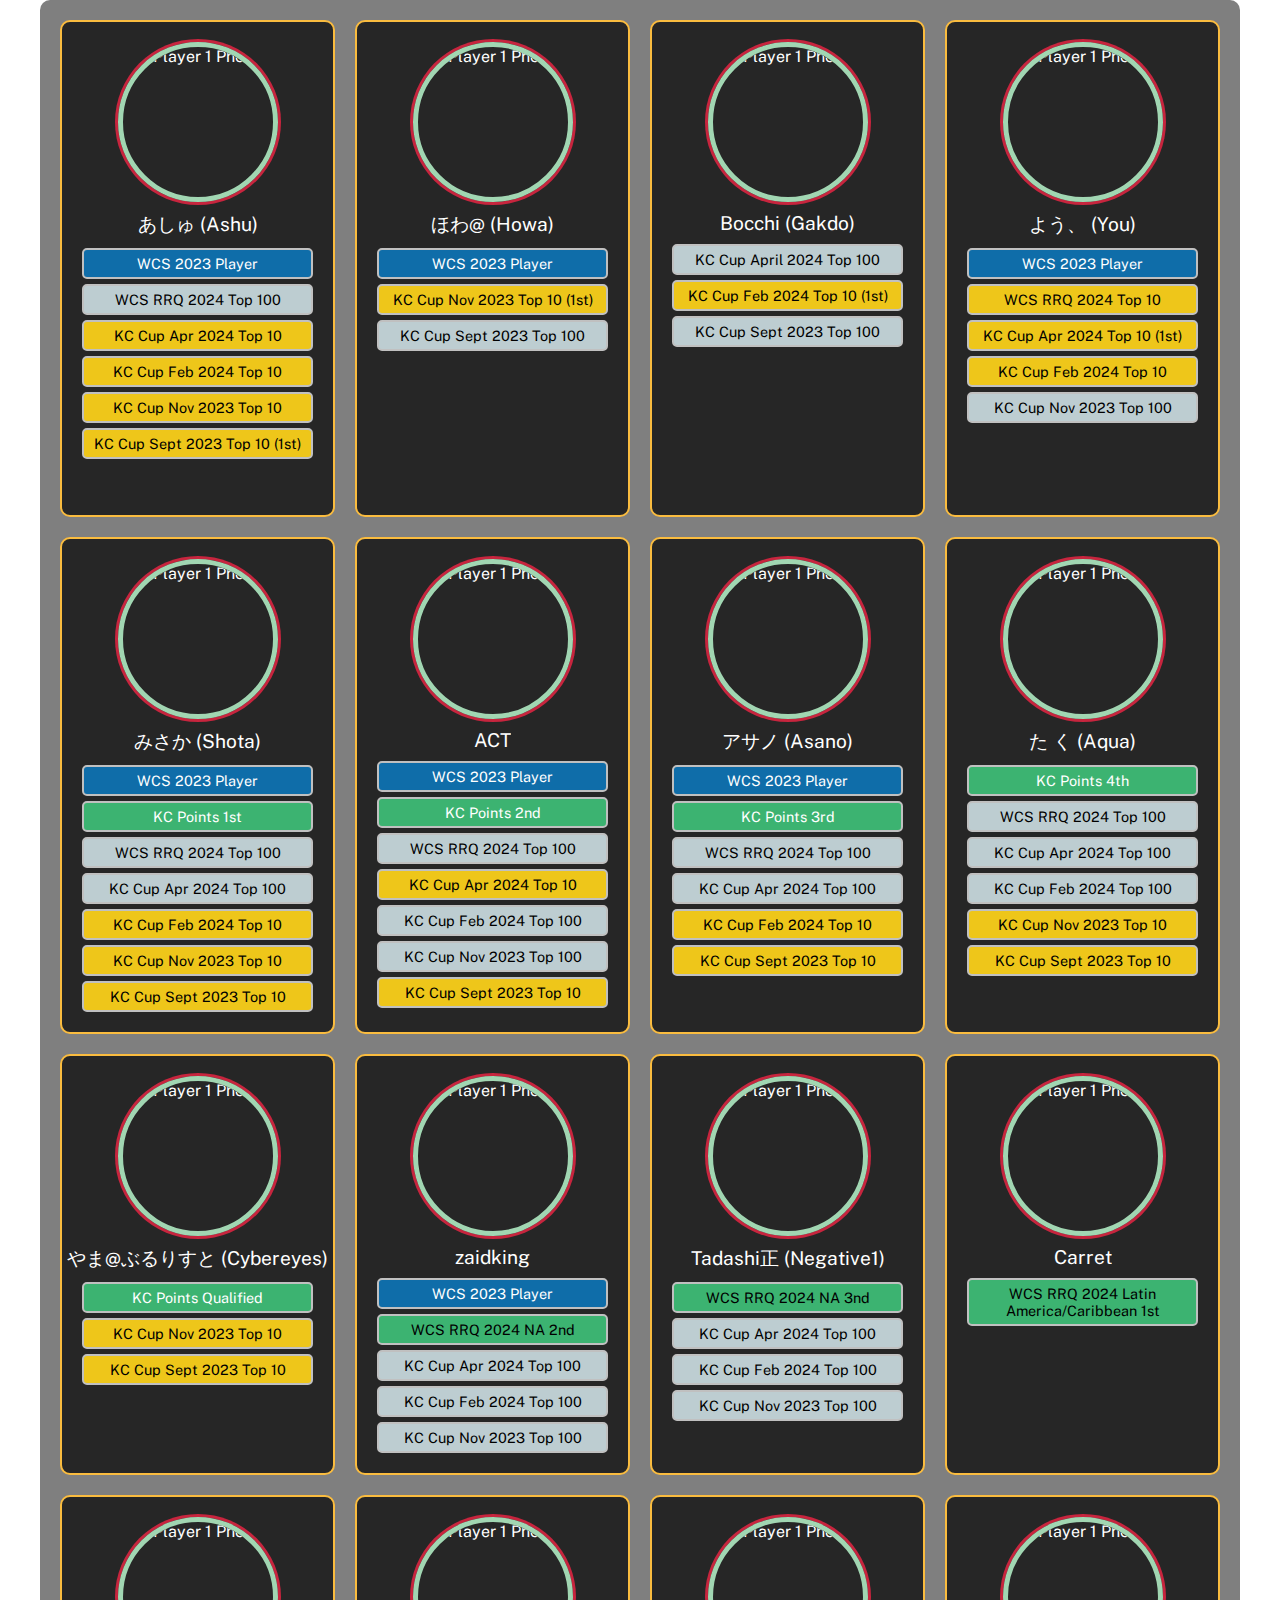
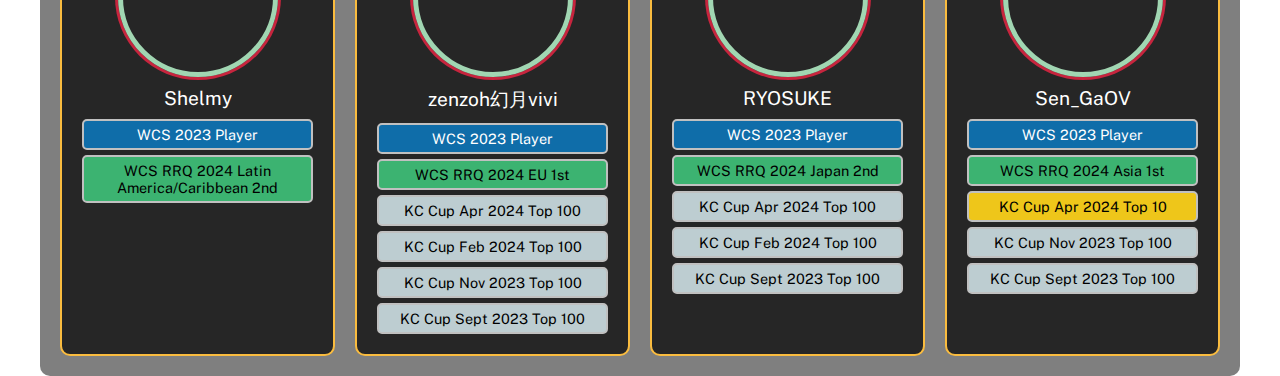
==== index.html @ f2da5b73 "Renamed WCS.html to index.html" ====
<!DOCTYPE html>
<html lang="en">

<head>
    <meta charset="UTF-8">
    <meta name="viewport" content="width=device-width, initial-scale=1.0">
    <title>2x4 Grid Layout</title>
    <link rel="stylesheet" href="styles.css"> <!-- Link to CSS -->
</head>

<body>
    <div class="grid-container">
        <!-- Player 1 -->
        <div class="grid-item" data-achievements='[
            "WCS 2023 Player",
            "WCS RRQ 2024 Top 100",
            "KC Cup Apr 2024 Top 10",
            "KC Cup Feb 2024 Top 10",
            "KC Cup Nov 2023 Top 10",
            "KC Cup Sept 2023 Top 10 (1st)"
        ]'>
            <img src="https://www.konami.com/yugioh/worldchampionship/2024/images/duelist/dls01.jpg"
                alt="Player 1 Photo"> <!-- Player Image -->
            <div class="player-name">あしゅ (Ashu)</div>
            <div class="achievements-container"></div> <!-- Container for achievements -->
        </div>
        <!-- Player 2 -->
        <div class="grid-item" data-achievements='[
            "WCS 2023 Player",
            "KC Cup Nov 2023 Top 10 (1st)",
            "KC Cup Sept 2023 Top 100"
        ]'>
            <img src="https://www.konami.com/yugioh/worldchampionship/2024/images/duelist/dls02.jpg"
                alt="Player 1 Photo"> <!-- Player Image -->
            <div class="player-name">ほわ@ (Howa)</div>
            <div class="achievements-container"></div> <!-- Container for achievements -->
        </div>
        <!-- Player 3 -->
        <div class="grid-item" data-achievements='[
            "KC Cup April 2024 Top 100",    
            "KC Cup Feb 2024 Top 10 (1st)", 
            "KC Cup Sept 2023 Top 100"
        ]'>
            <img src="https://www.konami.com/yugioh/worldchampionship/2024/images/duelist/dls03.jpg"
                alt="Player 1 Photo"> <!-- Player Image -->
            <div class="player-name">Bocchi (Gakdo)</div>
            <div class="achievements-container"></div> <!-- Container for achievements -->
        </div>
        <!-- Player 4 -->
        <div class="grid-item" data-achievements='[
            "WCS 2023 Player",
            "WCS RRQ 2024 Top 10",
            "KC Cup Apr 2024 Top 10 (1st)",
            "KC Cup Feb 2024 Top 10", 
            "KC Cup Nov 2023 Top 100"
        ]'>
            <img src="https://www.konami.com/yugioh/worldchampionship/2024/images/duelist/dls04.jpg"
                alt="Player 1 Photo"> <!-- Player Image -->
            <div class="player-name">よう、 (You)</div>
            <div class="achievements-container"></div> <!-- Container for achievements -->
        </div>
        <!-- Player 5 -->
        <div class="grid-item" data-achievements='[
            "WCS 2023 Player",
            "KC Points 1st",
            "WCS RRQ 2024 Top 100",
            "KC Cup Apr 2024 Top 100",
            "KC Cup Feb 2024 Top 10",
            "KC Cup Nov 2023 Top 10",
            "KC Cup Sept 2023 Top 10"
        ]'>
            <img src="https://www.konami.com/yugioh/worldchampionship/2024/images/duelist/dls05.jpg"
                alt="Player 1 Photo"> <!-- Player Image -->
            <div class="player-name">みさか (Shota)</div>
            <div class="achievements-container"></div> <!-- Container for achievements -->
        </div>
        <!-- Player 6 -->
        <div class="grid-item" data-achievements='[
            "WCS 2023 Player",
            "KC Points 2nd",
            "WCS RRQ 2024 Top 100",
            "KC Cup Apr 2024 Top 10",
            "KC Cup Feb 2024 Top 100",
            "KC Cup Nov 2023 Top 100",
            "KC Cup Sept 2023 Top 10"
        ]'>
            <img src="https://www.konami.com/yugioh/worldchampionship/2024/images/duelist/dls06.jpg"
                alt="Player 1 Photo"> <!-- Player Image -->
            <div class="player-name">ACT</div>
            <div class="achievements-container"></div> <!-- Container for achievements -->
        </div>
        <!-- Player 8 -->
        <div class="grid-item" data-achievements='[
            "WCS 2023 Player",
            "KC Points 3rd",
            "WCS RRQ 2024 Top 100",
            "KC Cup Apr 2024 Top 100",
            "KC Cup Feb 2024 Top 10",
            "KC Cup Sept 2023 Top 10"
        ]'>
            <img src="https://www.konami.com/yugioh/worldchampionship/2024/images/duelist/dls07.jpg"
                alt="Player 1 Photo"> <!-- Player Image -->
            <div class="player-name">アサノ (Asano)</div>
            <div class="achievements-container"></div> <!-- Container for achievements -->
        </div>
        <!-- Player 9 -->
        <div class="grid-item" data-achievements='[
            "KC Points 4th",
            "WCS RRQ 2024 Top 100",
            "KC Cup Apr 2024 Top 100",
            "KC Cup Feb 2024 Top 100",
            "KC Cup Nov 2023 Top 10",
            "KC Cup Sept 2023 Top 10"
        ]'>
            <img src="https://www.konami.com/yugioh/worldchampionship/2024/images/duelist/dls08.jpg"
                alt="Player 1 Photo"> <!-- Player Image -->
            <div class="player-name">た く (Aqua)</div>
            <div class="achievements-container"></div> <!-- Container for achievements -->
        </div>
        <!-- Player 9 -->
        <div class="grid-item" data-achievements='[
            "KC Points Qualified",
            "KC Cup Nov 2023 Top 10",
            "KC Cup Sept 2023 Top 10"

        ]'>
            <img src="https://www.konami.com/yugioh/worldchampionship/2024/images/duelist/dls09.jpg"
                alt="Player 1 Photo"> <!-- Player Image -->
            <div class="player-name">やま@ぶるりすと (Cybereyes)</div>
            <div class="achievements-container"></div> <!-- Container for achievements -->
        </div>
        <!-- Player 10 -->
        <div class="grid-item" data-achievements='[
            "WCS 2023 Player",
            "WCS RRQ 2024 NA 2nd",
            "KC Cup Apr 2024 Top 100",
            "KC Cup Feb 2024 Top 100",
            "KC Cup Nov 2023 Top 100"
        ]'>
            <img src="https://www.konami.com/yugioh/worldchampionship/2024/images/duelist/dls10.jpg"
                alt="Player 1 Photo"> <!-- Player Image -->
            <div class="player-name">zaidking</div>
            <div class="achievements-container"></div> <!-- Container for achievements -->
        </div>
        <!-- Player 11 -->
        <div class="grid-item" data-achievements='[
            "WCS RRQ 2024 NA 3nd",
            "KC Cup Apr 2024 Top 100",
            "KC Cup Feb 2024 Top 100",
            "KC Cup Nov 2023 Top 100"
        ]'>
            <img src="https://www.konami.com/yugioh/worldchampionship/2024/images/duelist/dls11.jpg"
                alt="Player 1 Photo"> <!-- Player Image -->
            <div class="player-name">Tadashi正 (Negative1)</div>
            <div class="achievements-container"></div> <!-- Container for achievements -->
        </div>
        <!-- Player 12 -->
        <div class="grid-item" data-achievements='[
            "WCS RRQ 2024 Latin America/Caribbean 1st"
        ]'>
            <img src="https://www.konami.com/yugioh/worldchampionship/2024/images/duelist/dls12.jpg"
                alt="Player 1 Photo"> <!-- Player Image -->
            <div class="player-name">Carret</div>
            <div class="achievements-container"></div> <!-- Container for achievements -->
        </div>
        <!-- Player 13 -->
        <div class="grid-item" data-achievements='[
            "WCS 2023 Player",
            "WCS RRQ 2024 Latin America/Caribbean 2nd"
        ]'>
            <img src="https://www.konami.com/yugioh/worldchampionship/2024/images/duelist/dls13.jpg"
                alt="Player 1 Photo"> <!-- Player Image -->
            <div class="player-name">Shelmy</div>
            <div class="achievements-container"></div> <!-- Container for achievements -->
        </div>
        <!-- Player 14 -->
        <div class="grid-item" data-achievements='[
            "WCS 2023 Player",
            "WCS RRQ 2024 EU 1st",
            "KC Cup Apr 2024 Top 100",
            "KC Cup Feb 2024 Top 100",
            "KC Cup Nov 2023 Top 100",
            "KC Cup Sept 2023 Top 100"
        ]'>
            <img src="https://www.konami.com/yugioh/worldchampionship/2024/images/duelist/dls14.jpg"
                alt="Player 1 Photo"> <!-- Player Image -->
            <div class="player-name">zenzoh幻月vivi</div>
            <div class="achievements-container"></div> <!-- Container for achievements -->
        </div>
        <!-- Player 15 -->
        <div class="grid-item" data-achievements='[
            "WCS 2023 Player",
            "WCS RRQ 2024 Japan 2nd",
            "KC Cup Apr 2024 Top 100",
            "KC Cup Feb 2024 Top 100",
            "KC Cup Sept 2023 Top 100"
        ]'>
            <img src="https://www.konami.com/yugioh/worldchampionship/2024/images/duelist/dls15.jpg"
                alt="Player 1 Photo"> <!-- Player Image -->
            <div class="player-name">RYOSUKE</div>
            <div class="achievements-container"></div> <!-- Container for achievements -->
        </div>
        <!-- Player 16 -->
        <div class="grid-item" data-achievements='[
            "WCS 2023 Player",
            "WCS RRQ 2024 Asia 1st",
            "KC Cup Apr 2024 Top 10",
            "KC Cup Nov 2023 Top 100",
            "KC Cup Sept 2023 Top 100"
        ]'>
            <img src="https://www.konami.com/yugioh/worldchampionship/2024/images/duelist/dls16.jpg"
                alt="Player 1 Photo"> <!-- Player Image -->
            <div class="player-name">Sen_GaOV</div>
            <div class="achievements-container"></div> <!-- Container for achievements -->
        </div>
        <!-- Repeat similar structure for other players -->
    </div>
    <script src="script.js"></script> <!-- Link to JavaScript -->
</body>

</html>
---- styles.css ----
@import url('https://fonts.googleapis.com/css2?family=Public+Sans:wght@400;700&display=swap');

html, body {
    margin: 0;
    padding: 0;
    height: 100%;
    font-family: 'Public Sans', Arial, sans-serif;
    background-image: url('https://www.yugioh-card.com/eu/wp-content/uploads/2022/09/WCQ-hero-banner.webp');
    background-size: cover; /* Ensure the background covers the entire page */
    background-position: center; /* Center the background image */
    background-repeat: no-repeat; /* Prevent repeating the background image */
    background-attachment: fixed; /* Fix background image when scrolling */
}

.grid-container {
    display: grid;
    grid-template-columns: repeat(4, 1fr); /* Four columns */
    grid-template-rows: repeat(2, 1fr); /* Two rows */
    gap: 20px; /* Space between grid items */
    padding: 20px; /* Space around the grid */
    box-sizing: border-box;
    width: 100%;
    max-width: 1200px; /* Maximum width of the grid */
    margin: auto; /* Center grid horizontally */
    background-color: rgba(0, 0, 0, 0.5); /* Slightly transparent black to stand out against the background image */
    border-radius: 10px; /* Rounded corners for the container */
}

.grid-item {
    background-color: rgba(0, 0, 0, 0.7); /* Semi-transparent black to ensure good contrast */
    border-radius: 10px; /* Rounded corners */
    padding: 20px; /* Space inside each grid item */
    text-align: center; /* Center align text */
    color: #fff; /* White text color */
    box-sizing: border-box; /* Include padding and border in element's total width and height */
    display: flex;
    flex-direction: column;
    align-items: center;
    overflow: hidden; /* Prevent content from overflowing */
    border: 2px solid #FABC3F; /* Green border color */
}

.grid-item img {
    border: 5px solid #FFD700;
    width: 150px; /* Adjust as needed */
    height: 150px; /* Adjust as needed */
    object-fit: cover; /* Cover the area without distortion */
    border-radius: 50%; /* Make image circular */
    margin-bottom: 10px; /* Space between image and text */
}

.player-name {
    font-size: 1.2em; /* Adjust font size */
    margin-bottom: 10px; /* Space between name and achievements */
    white-space: nowrap; /* Prevent text from wrapping */
    overflow: hidden; /* Hide any overflow text */
    text-overflow: ellipsis; /* Add ellipsis for overflowing text */
}

.achievements-container {
    background-color: rgba(0, 0, 0, 0);
    display: flex;
    flex-direction: column;
    gap: 5px; /* Space between achievements */
    font-size: 0.9em; /* Adjust font size */
    width: 100%; /* Ensure it takes up full width of the grid item */
    text-align: center; /* Center align text */
}

.achievements {
    background-color: #333; /* Dark background for achievements */
    padding: 5px; /* Space inside each achievement box */
    border-radius: 5px; /* Rounded corners */
    text-align: center; /* Center align text */
    box-sizing: border-box; /* Include padding and border in element's total width and height */
    width: 100%; /* Ensure it takes up full width of the container */
    border: 2px solid #C0C0C0; /* Silver border */
}

.grid-item img.diamond-border {
    border: 5px solid #A1D6B2; /* Emerald green border */
    border-radius: 50%; /* Make border rounded */
    box-shadow: 0 0 0 3px #C7253E; /* Royal blue shadow for a diamond-like appearance */
}

.top-10 {
    background-color: #EEC61A; /* Gold background for Top 10 achievements */
    color: #000; /* Black text color for contrast */
}

.top-100 {
    background-color: #BDCDD1; /* Silver background for Top 100 achievements */
    color: #000; /* Black text color for contrast */
}

.wcs-2023-player {
    background-color: #0F6DA9; /* Specific color for WCS Player 2023 */
    color: #fff; /* White text color for contrast */
}

.wcs-rrq {
    background-color: #3CB371; /* Close to gold for WCS RRQ achievements */
    color: #000; /* Black text color for contrast */
}

.kc-points {
    background-color: #3CB371; /* Medium Sea Green */
    color: #fff; /* White text color for contrast */
    border: 2px solid #C0C0C0; /* Silver border */
}

.default {
    background-color: #333; /* Default background color */
    color: #fff; /* White text color */
}

@media (max-width: 768px) {
    .grid-container {
        grid-template-columns: repeat(2, 1fr); /* Two columns on smaller screens */
        grid-template-rows: repeat(8, auto); /* Adjust rows accordingly */
    }
}

@media (max-width: 480px) {
    .grid-container {
        grid-template-columns: 1fr; /* One column on very small screens */
        grid-template-rows: repeat(16, auto); /* Adjust rows accordingly */
    }

    .grid-item img {
        width: 100px; /* Smaller image size */
        height: 100px; /* Smaller image size */
    }
}
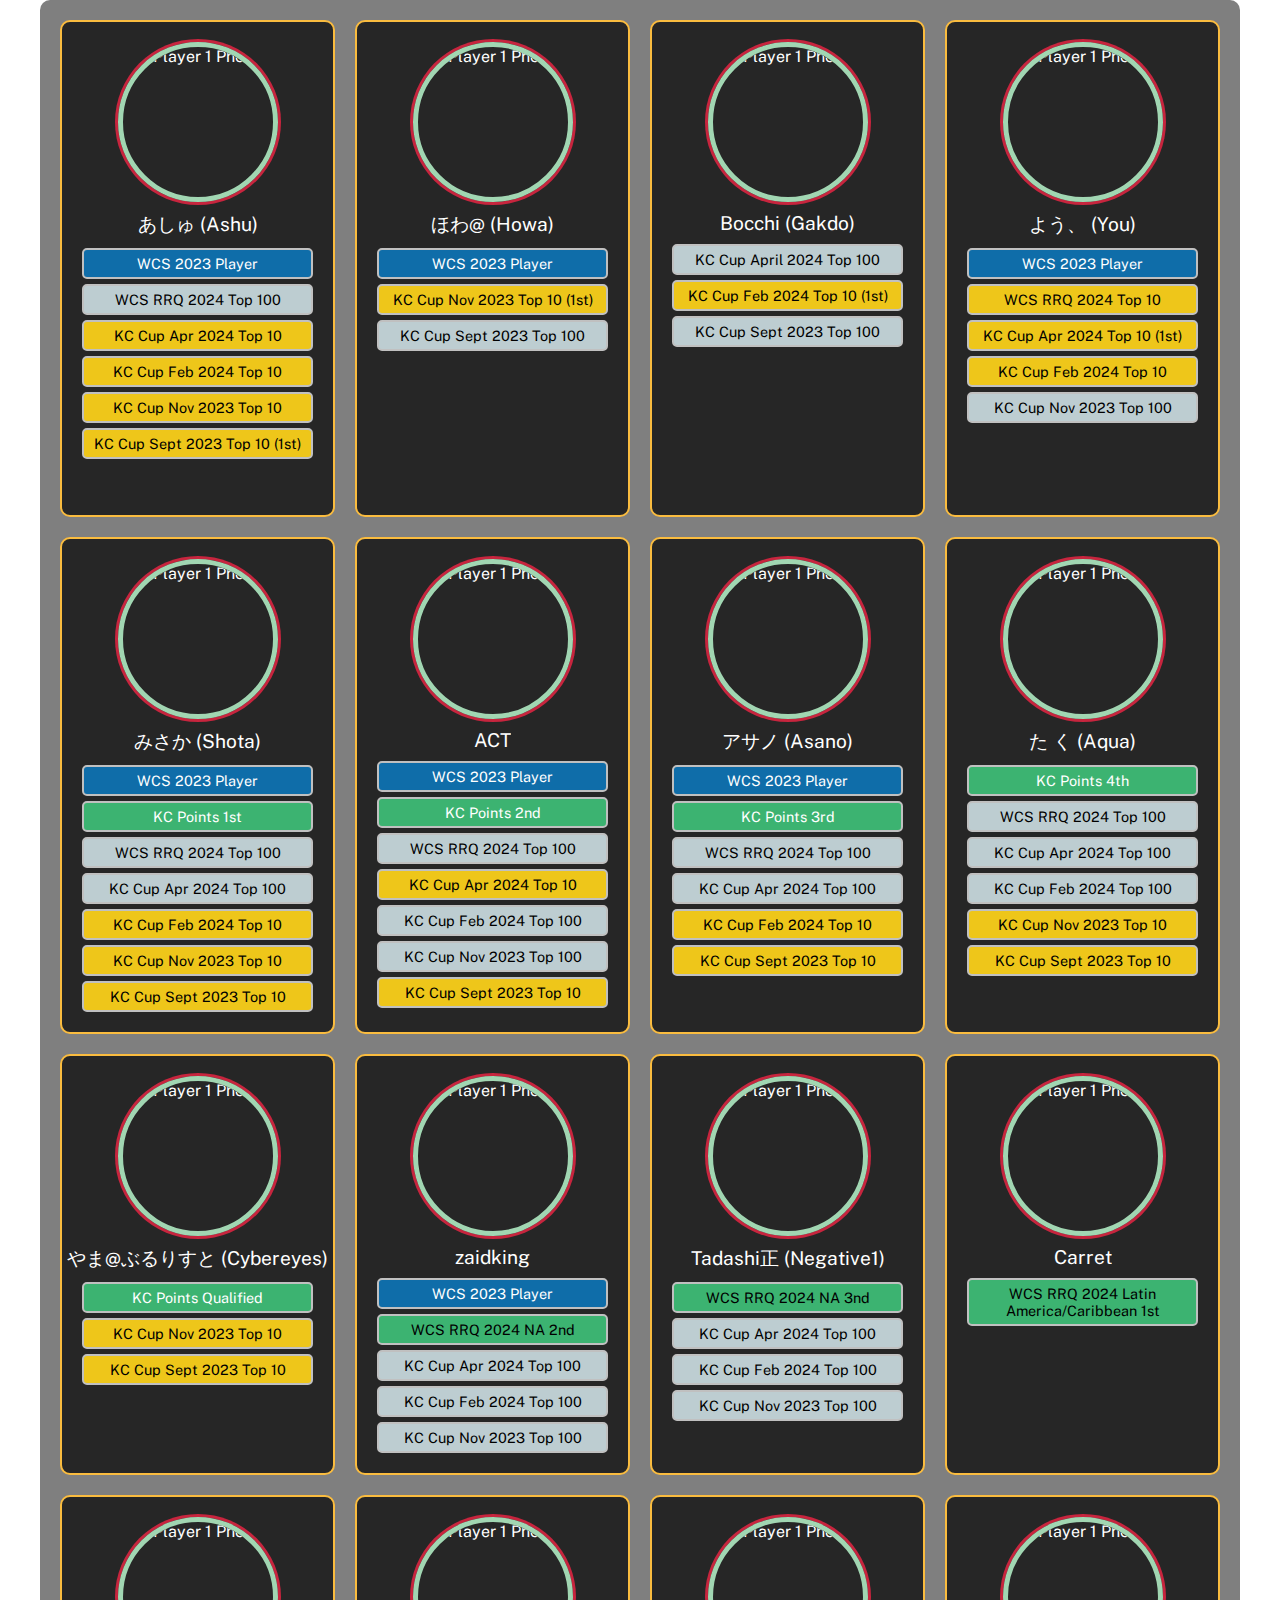
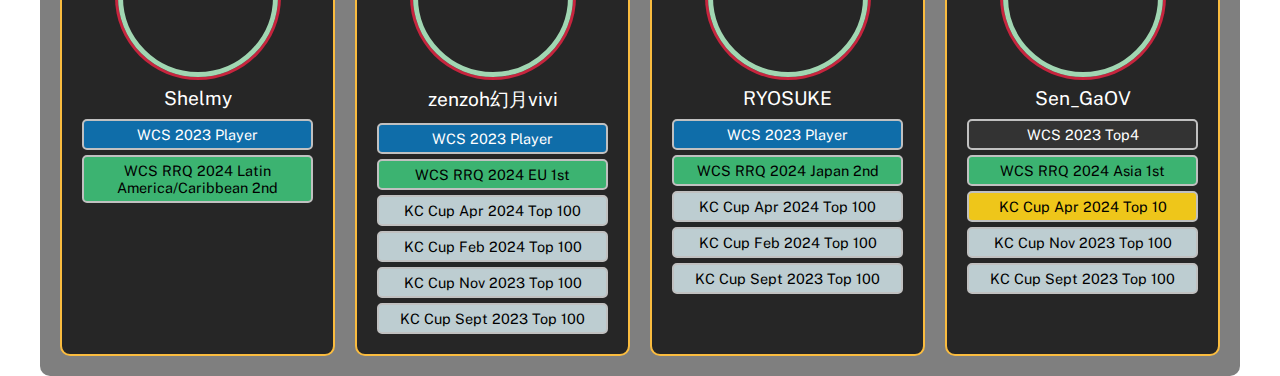
==== commit 3373a1e4: "Update Sen_GaOV" ====
--- a/index.html
+++ b/index.html
@@ -202,7 +202,7 @@
         </div>
         <!-- Player 16 -->
         <div class="grid-item" data-achievements='[
-            "WCS 2023 Player",
+            "WCS 2023 Top4",
             "WCS RRQ 2024 Asia 1st",
             "KC Cup Apr 2024 Top 10",
             "KC Cup Nov 2023 Top 100",
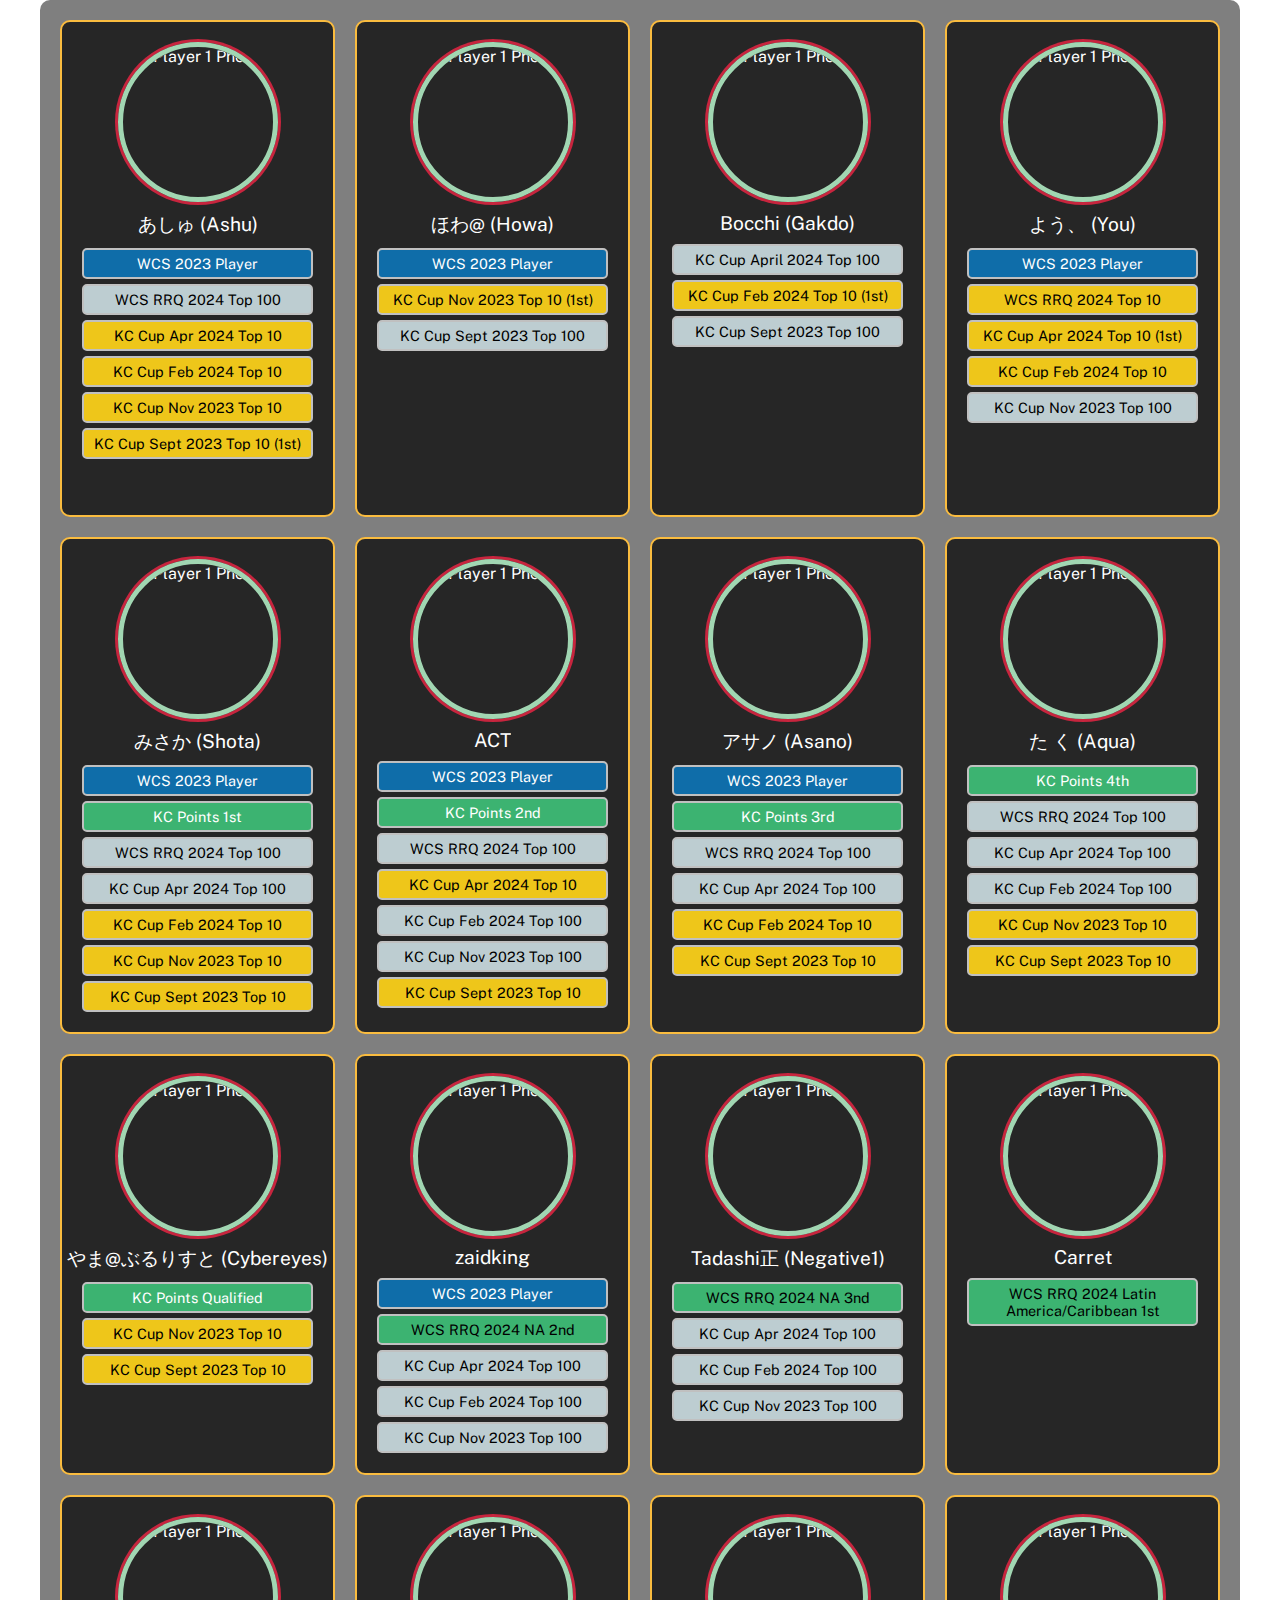
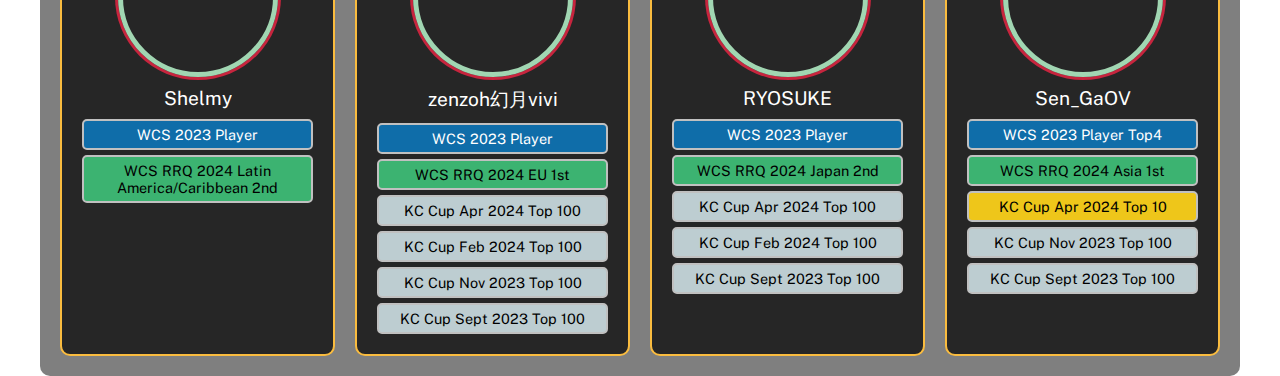
==== commit 434fe3e0: "Update Sen_GaOV 2" ====
--- a/index.html
+++ b/index.html
@@ -202,7 +202,7 @@
         </div>
         <!-- Player 16 -->
         <div class="grid-item" data-achievements='[
-            "WCS 2023 Top4",
+            "WCS 2023 Player Top4",
             "WCS RRQ 2024 Asia 1st",
             "KC Cup Apr 2024 Top 10",
             "KC Cup Nov 2023 Top 100",
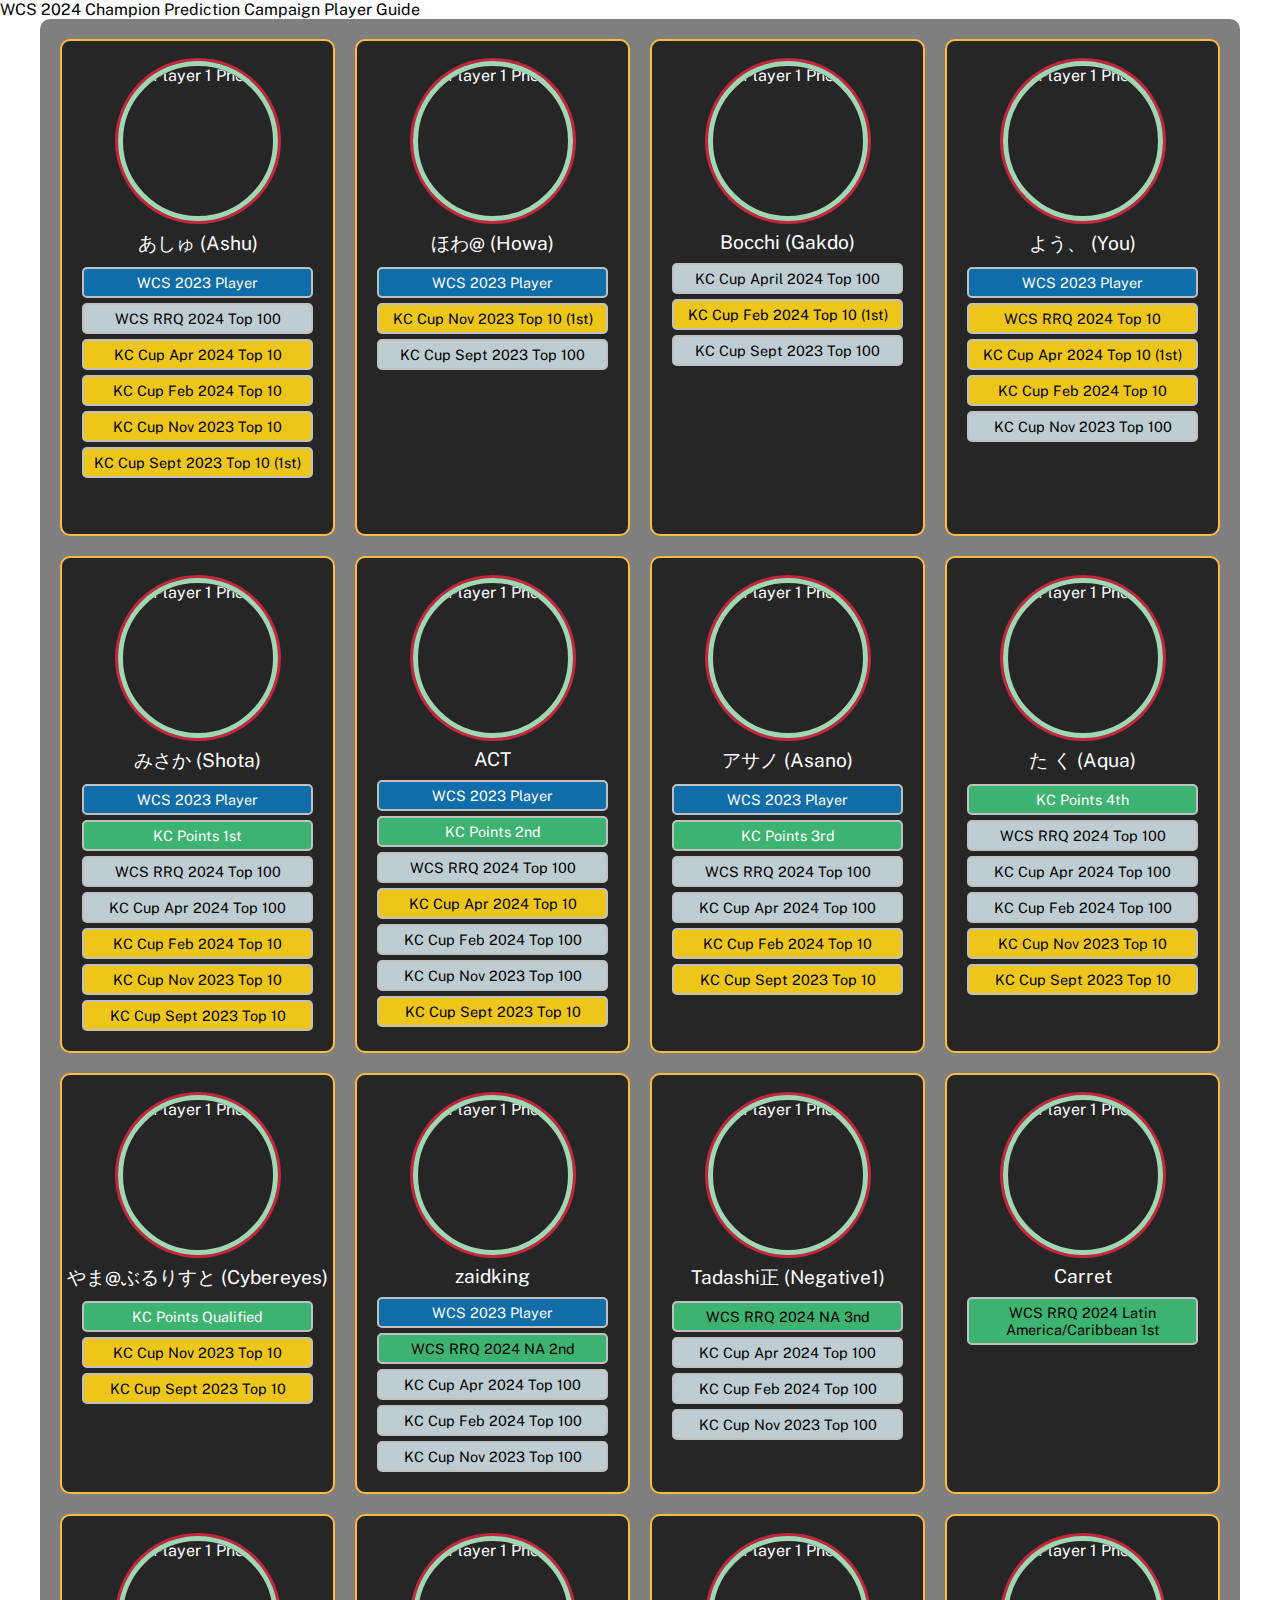
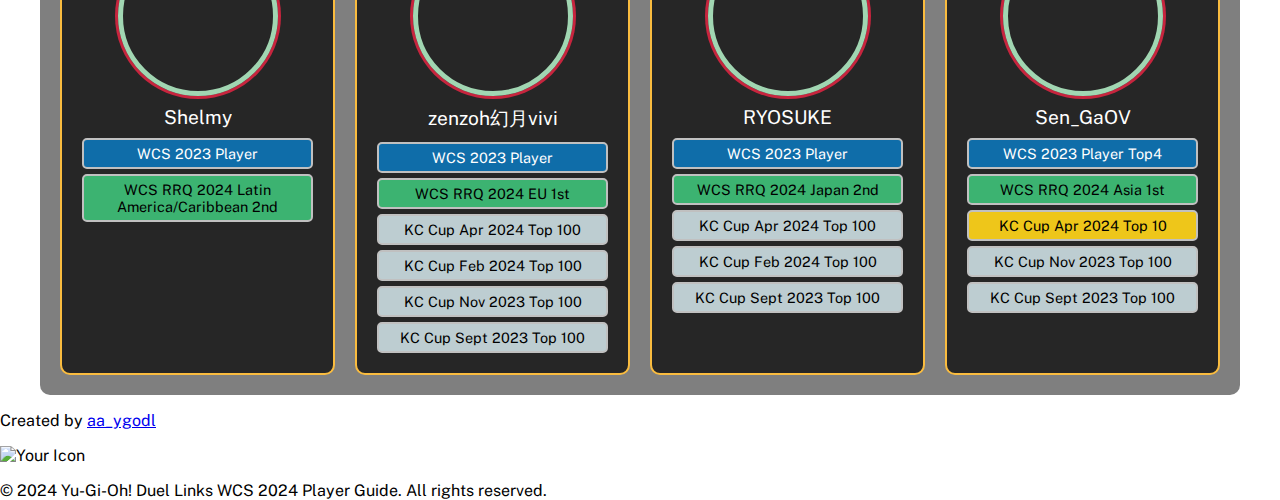
==== commit fc6fcb3e: "Added header and footer" ====
--- a/index.html
+++ b/index.html
@@ -4,11 +4,15 @@
 <head>
     <meta charset="UTF-8">
     <meta name="viewport" content="width=device-width, initial-scale=1.0">
-    <title>2x4 Grid Layout</title>
+    <title>Yu-Gi-Oh! Duel Links WCS 2024 Players</title>
     <link rel="stylesheet" href="styles.css"> <!-- Link to CSS -->
 </head>
 
 <body>
+    <header class="header">
+        WCS 2024 Champion Prediction Campaign Player Guide
+    </header>
+
     <div class="grid-container">
         <!-- Player 1 -->
         <div class="grid-item" data-achievements='[
@@ -215,6 +219,15 @@
         </div>
         <!-- Repeat similar structure for other players -->
     </div>
+
+    <footer class="footer">
+        <div class="footer-content">
+            <p>Created by <a href="https://twitter.com/aa_ygodl" target="_blank">aa_ygodl</a></p>
+            <img src="https://cdn.discordapp.com/avatars/240138925656506368/41b1e967bfb407f1186103fd8c2f0fa9.png?size=1024" alt="Your Icon" class="footer-icon">
+            <p>&copy; 2024 Yu-Gi-Oh! Duel Links WCS 2024 Player Guide. All rights reserved.</p>
+        </div>
+    </footer>
+    
     <script src="script.js"></script> <!-- Link to JavaScript -->
 </body>
 
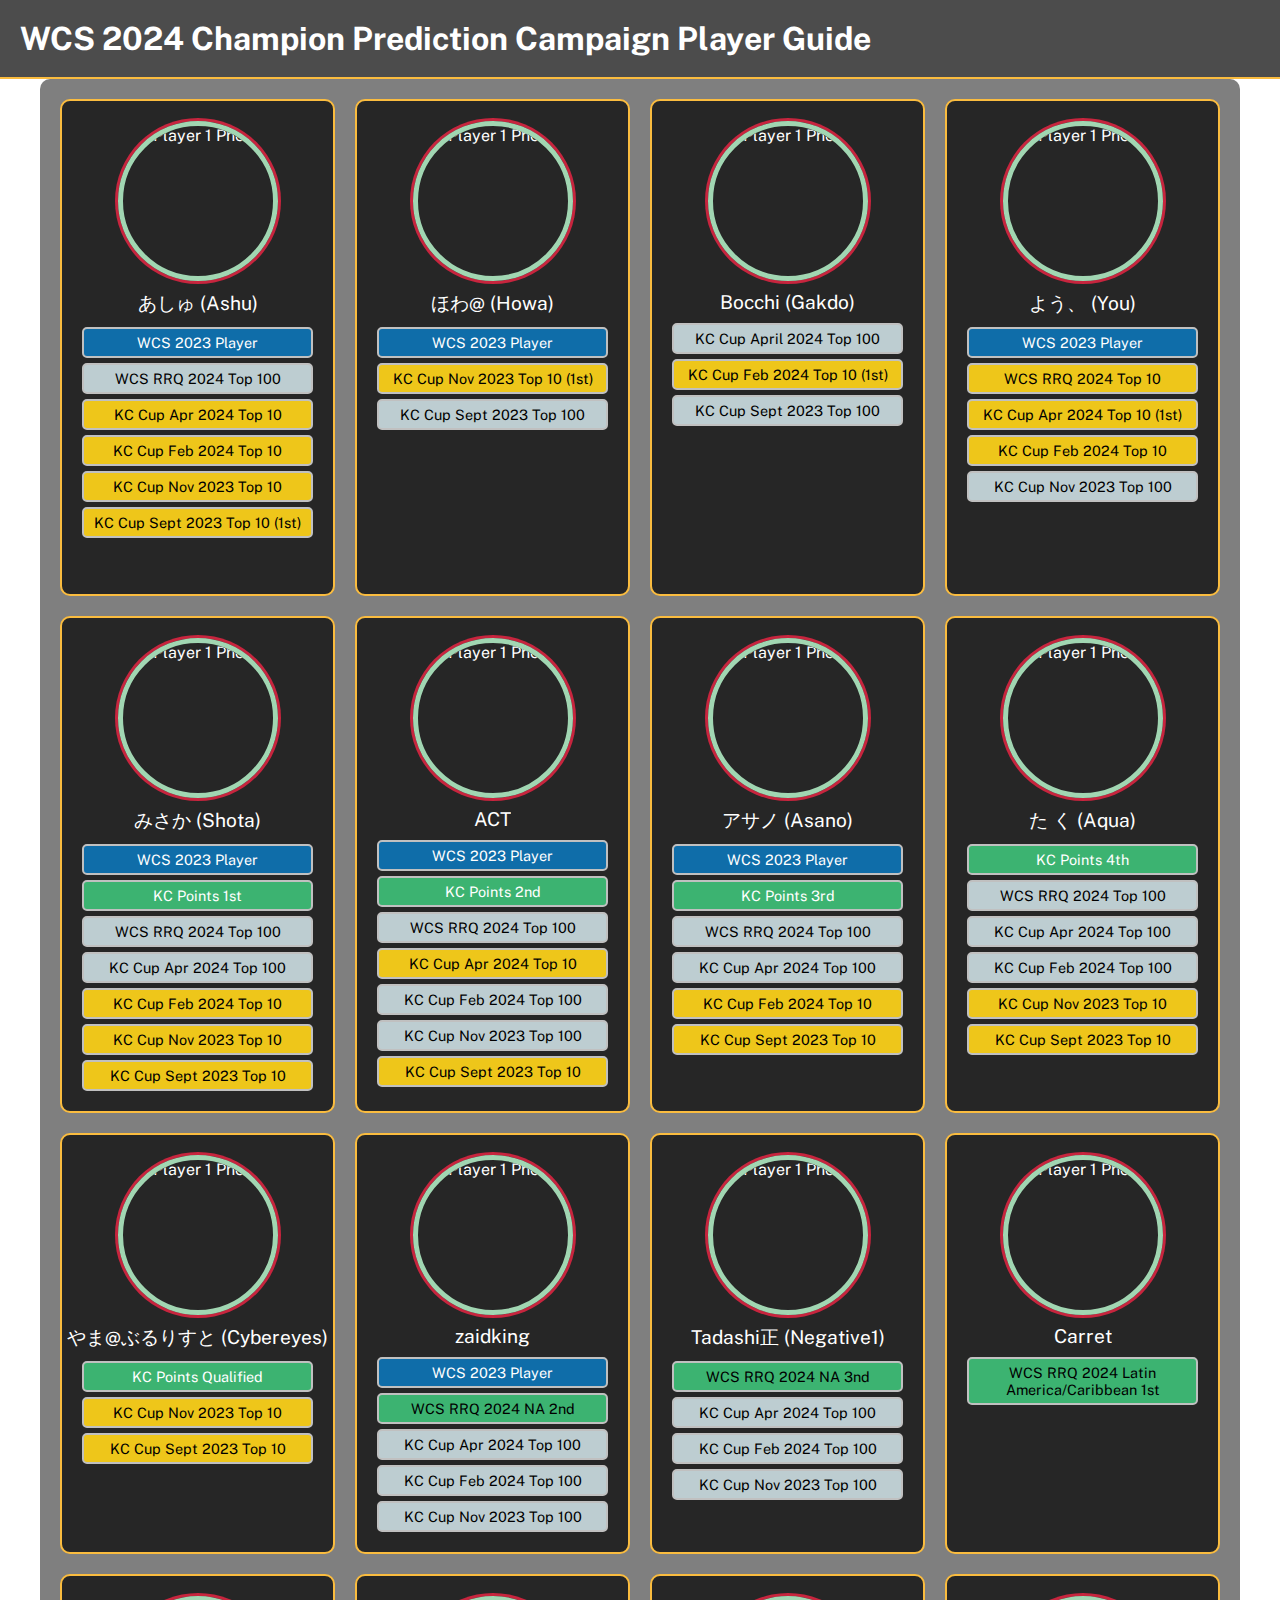
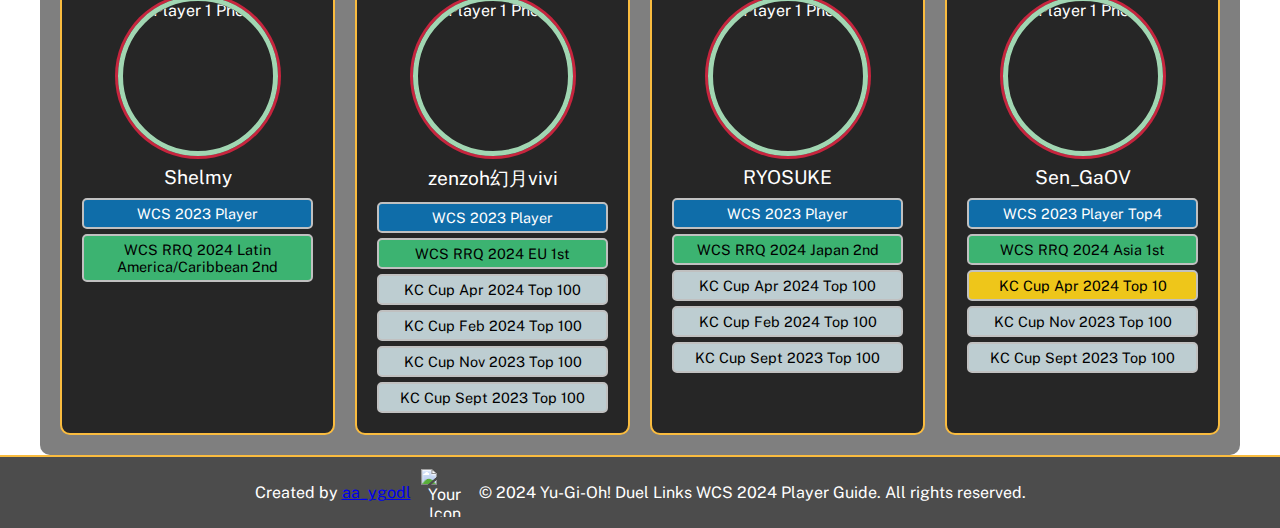
==== commit a6a1aa25: "Added thumbnails" ====
--- a/index.html
+++ b/index.html
@@ -6,6 +6,25 @@
     <meta name="viewport" content="width=device-width, initial-scale=1.0">
     <title>Yu-Gi-Oh! Duel Links WCS 2024 Players</title>
     <link rel="stylesheet" href="styles.css"> <!-- Link to CSS -->
+
+    <!-- Favicon for all devices -->
+    <link rel="icon" href="favicon.ico" type="image/x-icon">
+
+    <!-- PNG formats for various sizes -->
+    <link rel="icon" type="image/png" sizes="16x16" href="favicon-16x16.png">
+    <link rel="icon" type="image/png" sizes="32x32" href="favicon-32x32.png">
+    <link rel="icon" type="image/png" sizes="48x48" href="favicon-48x48.png">
+
+    <!-- Apple Touch Icons -->
+    <link rel="apple-touch-icon" sizes="180x180" href="apple-touch-icon.png">
+
+    <!-- Android Chrome -->
+    <link rel="manifest" href="site.webmanifest">
+
+    <!-- Windows Tiles -->
+    <meta name="msapplication-TileColor" content="#ffffff">
+    <meta name="msapplication-TileImage" content="mstile-144x144.png">
+    <meta name="theme-color" content="#ffffff">
 </head>
 
 <body>
--- a/styles.css
+++ b/styles.css
@@ -6,24 +6,27 @@
     height: 100%;
     font-family: 'Public Sans', Arial, sans-serif;
     background-image: url('https://www.yugioh-card.com/eu/wp-content/uploads/2022/09/WCQ-hero-banner.webp');
-    background-size: cover; /* Ensure the background covers the entire page */
-    background-position: center; /* Center the background image */
-    background-repeat: no-repeat; /* Prevent repeating the background image */
-    background-attachment: fixed; /* Fix background image when scrolling */
+    background-size: cover;
+    background-position: center;
+    background-repeat: no-repeat;
+    background-attachment: fixed;
+    display: flex;
+    flex-direction: column;
 }
 
 .grid-container {
     display: grid;
-    grid-template-columns: repeat(4, 1fr); /* Four columns */
-    grid-template-rows: repeat(2, 1fr); /* Two rows */
-    gap: 20px; /* Space between grid items */
-    padding: 20px; /* Space around the grid */
+    grid-template-columns: repeat(4, 1fr);
+    grid-template-rows: repeat(2, 1fr);
+    gap: 20px;
+    padding: 20px;
     box-sizing: border-box;
     width: 100%;
-    max-width: 1200px; /* Maximum width of the grid */
-    margin: auto; /* Center grid horizontally */
-    background-color: rgba(0, 0, 0, 0.5); /* Slightly transparent black to stand out against the background image */
-    border-radius: 10px; /* Rounded corners for the container */
+    max-width: 1200px;
+    margin: auto;
+    background-color: rgba(0, 0, 0, 0.5);
+    border-radius: 10px;
+    flex: 1; /* Allow grid-container to expand and fill available space */
 }
 
 .grid-item {
@@ -114,21 +117,63 @@
     color: #fff; /* White text color */
 }
 
+.header-container {
+    display: flex;
+    justify-content: space-between;
+    align-items: center;
+    padding: 20px;
+    background-color: rgba(0, 0, 0, 0.7);
+    border-bottom: 2px solid #FABC3F;
+}
+
+.header {
+    background-color: rgba(0, 0, 0, 0.7);
+    color: #fff;
+    text-align: left;
+    padding: 20px;
+    font-size: 2em;
+    font-weight: 700;
+    border-bottom: 2px solid #FABC3F;
+    position: relative;
+}
+
+.footer {
+    background-color: rgba(0, 0, 0, 0.7);
+    color: #fff;
+    text-align: center;
+    padding: 10px;
+    border-top: 2px solid #FABC3F;
+    flex-shrink: 0; /* Prevent footer from shrinking */
+}
+
+.footer-content {
+    display: flex;
+    justify-content: center;
+    align-items: center;
+    gap: 10px; /* Space between text and icon */
+}
+
+.footer-icon {
+    width: 48px; /* Adjust size of the icon */
+    height: 48px; /* Adjust size of the icon */
+}
+
+/* Responsive styling */
 @media (max-width: 768px) {
     .grid-container {
-        grid-template-columns: repeat(2, 1fr); /* Two columns on smaller screens */
-        grid-template-rows: repeat(8, auto); /* Adjust rows accordingly */
+        grid-template-columns: repeat(2, 1fr);
+        grid-template-rows: repeat(8, auto);
     }
 }
 
 @media (max-width: 480px) {
     .grid-container {
-        grid-template-columns: 1fr; /* One column on very small screens */
-        grid-template-rows: repeat(16, auto); /* Adjust rows accordingly */
+        grid-template-columns: 1fr;
+        grid-template-rows: repeat(16, auto);
     }
 
     .grid-item img {
-        width: 100px; /* Smaller image size */
-        height: 100px; /* Smaller image size */
+        width: 100px;
+        height: 100px;
     }
 }
